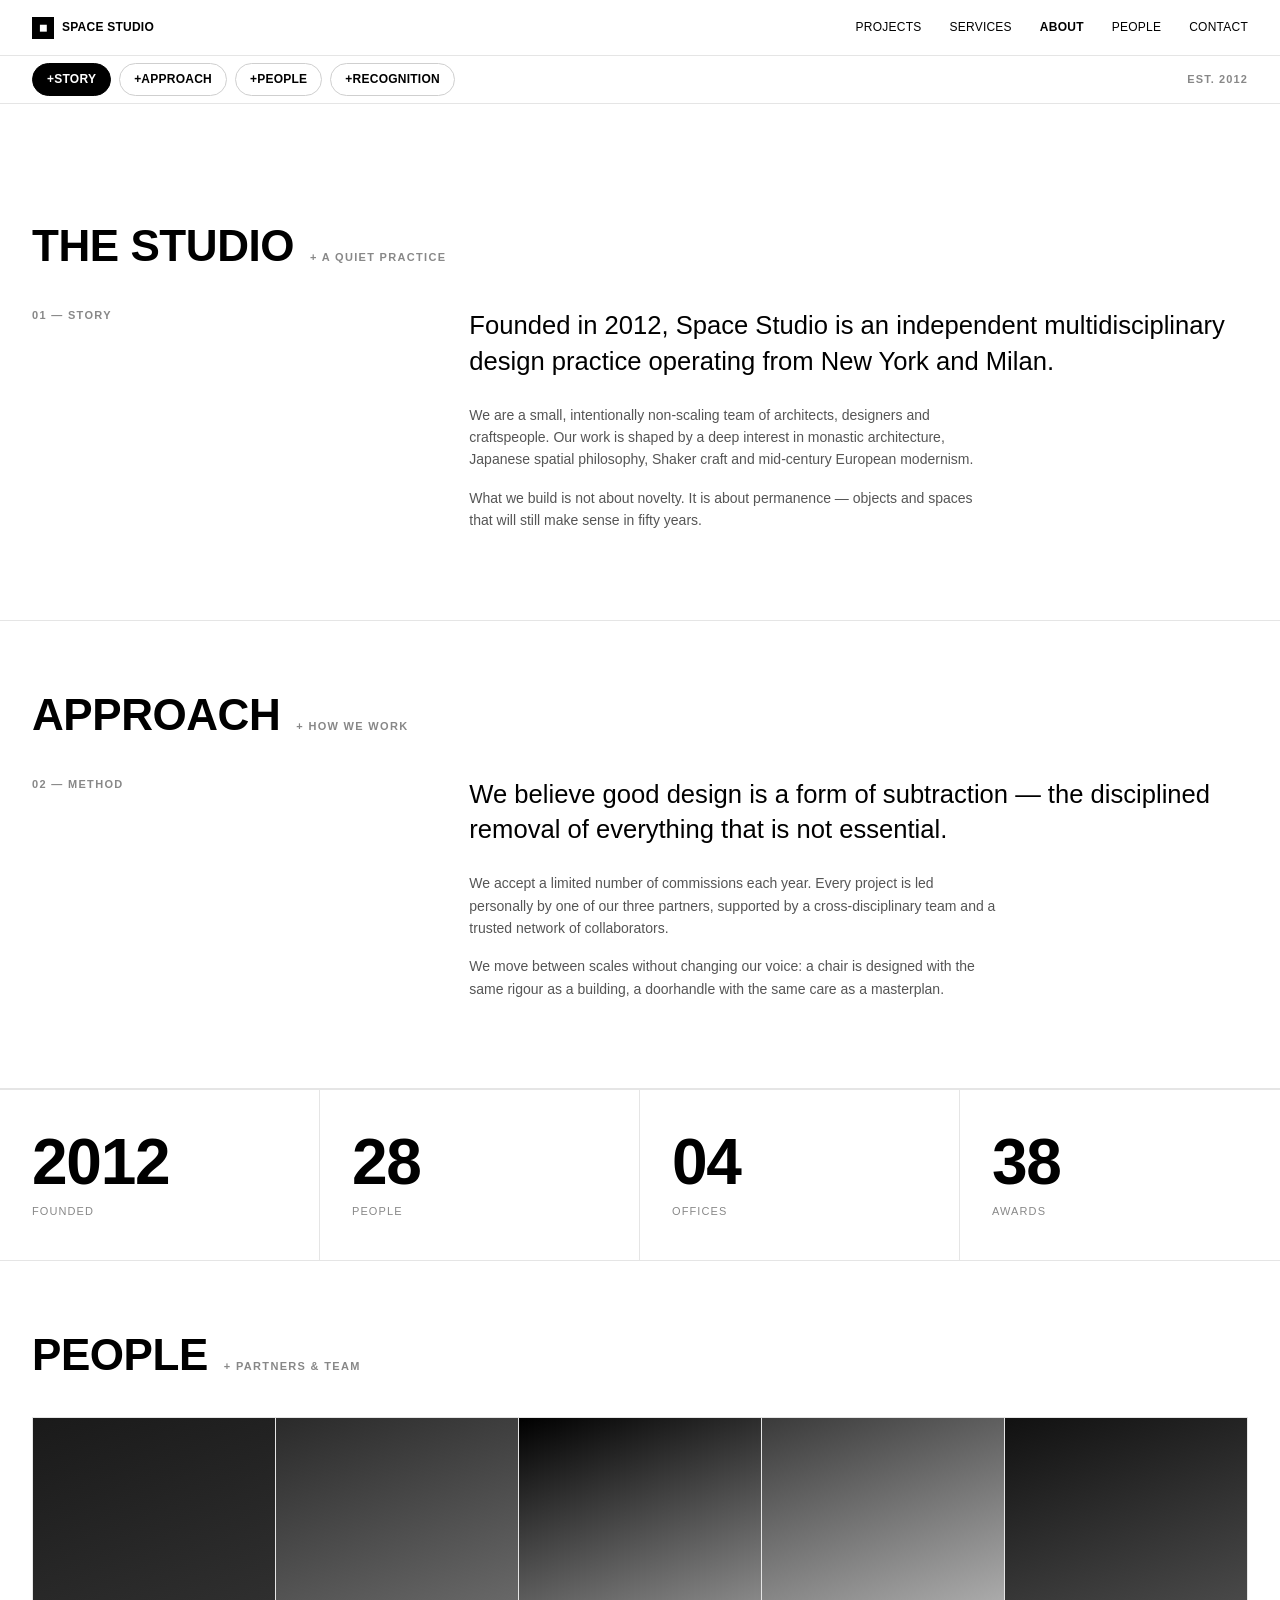
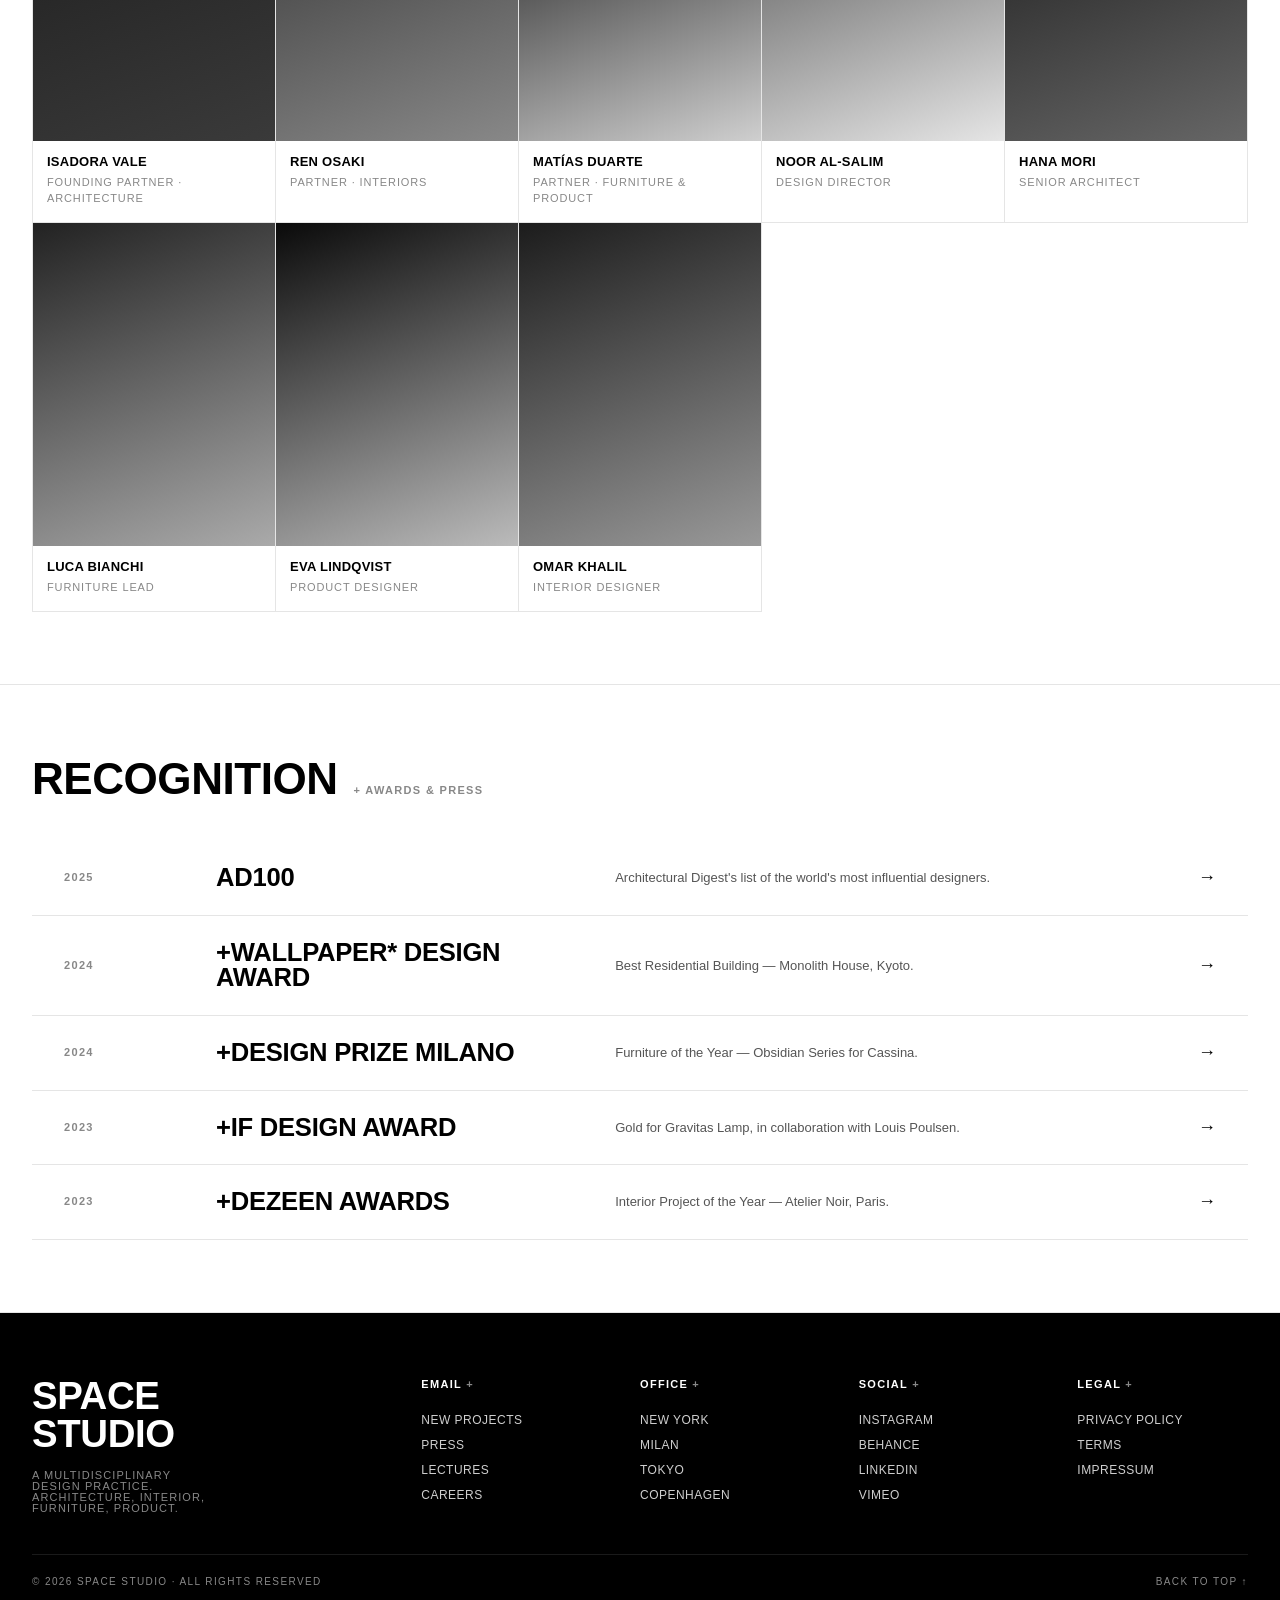
==== about.html @ 8cfb19d3 "Initial commit: Space Studio website" ====
<!DOCTYPE html>
<html lang="en">
<head>
  <meta charset="UTF-8" />
  <meta name="viewport" content="width=device-width, initial-scale=1.0" />
  <title>About — Space Studio</title>
  <link rel="stylesheet" href="css/styles.css" />
</head>
<body>
  <header class="nav">
    <a href="index.html" class="nav__logo"><span class="logo-mark">◼</span><span>SPACE&nbsp;STUDIO</span></a>
    <nav class="nav__links" id="navLinks">
      <a href="index.html">PROJECTS</a>
      <a href="services.html">SERVICES</a>
      <a href="about.html" class="active">ABOUT</a>
      <a href="about.html#team">PEOPLE</a>
      <a href="contact.html">CONTACT</a>
    </nav>
    <button class="nav__toggle" id="navToggle" aria-label="Toggle menu"><span></span><span></span></button>
  </header>

  <nav class="filter-bar" aria-label="About sections">
    <a href="#story" class="filter active">+STORY</a>
    <a href="#approach" class="filter">+APPROACH</a>
    <a href="#team" class="filter">+PEOPLE</a>
    <a href="#recognition" class="filter">+RECOGNITION</a>
    <span class="filter-bar__end">EST. 2012</span>
  </nav>

  <main class="hero">
    <section class="block" id="story">
      <div class="block__head">
        <h2>THE STUDIO</h2>
        <span class="plus">+ A QUIET PRACTICE</span>
      </div>
      <div class="two-col">
        <div class="two-col__label">01 — STORY</div>
        <div class="two-col__body">
          <p>Founded in 2012, Space Studio is an independent multidisciplinary design practice operating from New York and Milan.</p>
          <p>We are a small, intentionally non-scaling team of architects, designers and craftspeople. Our work is shaped by a deep interest in monastic architecture, Japanese spatial philosophy, Shaker craft and mid-century European modernism.</p>
          <p>What we build is not about novelty. It is about permanence — objects and spaces that will still make sense in fifty years.</p>
        </div>
      </div>
    </section>

    <section class="block" id="approach">
      <div class="block__head">
        <h2>APPROACH</h2>
        <span class="plus">+ HOW WE WORK</span>
      </div>
      <div class="two-col">
        <div class="two-col__label">02 — METHOD</div>
        <div class="two-col__body">
          <p>We believe good design is a form of subtraction — the disciplined removal of everything that is not essential.</p>
          <p>We accept a limited number of commissions each year. Every project is led personally by one of our three partners, supported by a cross-disciplinary team and a trusted network of collaborators.</p>
          <p>We move between scales without changing our voice: a chair is designed with the same rigour as a building, a doorhandle with the same care as a masterplan.</p>
        </div>
      </div>
    </section>

    <section class="stats-row">
      <div class="stat"><span class="stat__num">2012</span><span class="stat__label">FOUNDED</span></div>
      <div class="stat"><span class="stat__num">28</span><span class="stat__label">PEOPLE</span></div>
      <div class="stat"><span class="stat__num">04</span><span class="stat__label">OFFICES</span></div>
      <div class="stat"><span class="stat__num">38</span><span class="stat__label">AWARDS</span></div>
    </section>

    <section class="block" id="team">
      <div class="block__head">
        <h2>PEOPLE</h2>
        <span class="plus">+ PARTNERS &amp; TEAM</span>
      </div>
      <div class="team-grid">
        <article class="team-card">
          <div class="team-card__photo" style="background:linear-gradient(160deg,#1a1a1a,#3a3a3a);"></div>
          <h4>ISADORA VALE</h4>
          <span>FOUNDING PARTNER · ARCHITECTURE</span>
        </article>
        <article class="team-card">
          <div class="team-card__photo" style="background:linear-gradient(160deg,#2a2a2a,#888);"></div>
          <h4>REN OSAKI</h4>
          <span>PARTNER · INTERIORS</span>
        </article>
        <article class="team-card">
          <div class="team-card__photo" style="background:linear-gradient(160deg,#000,#cfcfcf);"></div>
          <h4>MATÍAS DUARTE</h4>
          <span>PARTNER · FURNITURE &amp; PRODUCT</span>
        </article>
        <article class="team-card">
          <div class="team-card__photo" style="background:linear-gradient(160deg,#3a3a3a,#e5e5e5);"></div>
          <h4>NOOR AL-SALIM</h4>
          <span>DESIGN DIRECTOR</span>
        </article>
        <article class="team-card">
          <div class="team-card__photo" style="background:linear-gradient(160deg,#111,#666);"></div>
          <h4>HANA MORI</h4>
          <span>SENIOR ARCHITECT</span>
        </article>
        <article class="team-card">
          <div class="team-card__photo" style="background:linear-gradient(160deg,#222,#aaa);"></div>
          <h4>LUCA BIANCHI</h4>
          <span>FURNITURE LEAD</span>
        </article>
        <article class="team-card">
          <div class="team-card__photo" style="background:linear-gradient(160deg,#0a0a0a,#bbb);"></div>
          <h4>EVA LINDQVIST</h4>
          <span>PRODUCT DESIGNER</span>
        </article>
        <article class="team-card">
          <div class="team-card__photo" style="background:linear-gradient(160deg,#1c1c1c,#999);"></div>
          <h4>OMAR KHALIL</h4>
          <span>INTERIOR DESIGNER</span>
        </article>
      </div>
    </section>

    <section class="block" id="recognition">
      <div class="block__head">
        <h2>RECOGNITION</h2>
        <span class="plus">+ AWARDS &amp; PRESS</span>
      </div>
      <div>
        <div class="service-row"><span class="service-row__num">2025</span><span class="service-row__title">AD100</span><span class="service-row__desc">Architectural Digest's list of the world's most influential designers.</span><span class="service-row__arrow">→</span></div>
        <div class="service-row"><span class="service-row__num">2024</span><span class="service-row__title">+WALLPAPER* DESIGN AWARD</span><span class="service-row__desc">Best Residential Building — Monolith House, Kyoto.</span><span class="service-row__arrow">→</span></div>
        <div class="service-row"><span class="service-row__num">2024</span><span class="service-row__title">+DESIGN PRIZE MILANO</span><span class="service-row__desc">Furniture of the Year — Obsidian Series for Cassina.</span><span class="service-row__arrow">→</span></div>
        <div class="service-row"><span class="service-row__num">2023</span><span class="service-row__title">+IF DESIGN AWARD</span><span class="service-row__desc">Gold for Gravitas Lamp, in collaboration with Louis Poulsen.</span><span class="service-row__arrow">→</span></div>
        <div class="service-row"><span class="service-row__num">2023</span><span class="service-row__title">+DEZEEN AWARDS</span><span class="service-row__desc">Interior Project of the Year — Atelier Noir, Paris.</span><span class="service-row__arrow">→</span></div>
      </div>
    </section>
  </main>

  <footer class="footer">
    <div class="footer__grid">
      <div class="footer__brand">SPACE<br/>STUDIO<small>A MULTIDISCIPLINARY DESIGN PRACTICE. ARCHITECTURE, INTERIOR, FURNITURE, PRODUCT.</small></div>
      <div class="footer__col"><h4>EMAIL</h4><a href="mailto:newbiz@spacestudio.design">NEW PROJECTS</a><a href="mailto:press@spacestudio.design">PRESS</a><a href="mailto:lectures@spacestudio.design">LECTURES</a><a href="mailto:careers@spacestudio.design">CAREERS</a></div>
      <div class="footer__col"><h4>OFFICE</h4><span>NEW YORK</span><span>MILAN</span><span>TOKYO</span><span>COPENHAGEN</span></div>
      <div class="footer__col"><h4>SOCIAL</h4><a href="#">INSTAGRAM</a><a href="#">BEHANCE</a><a href="#">LINKEDIN</a><a href="#">VIMEO</a></div>
      <div class="footer__col"><h4>LEGAL</h4><a href="#">PRIVACY POLICY</a><a href="#">TERMS</a><a href="#">IMPRESSUM</a></div>
    </div>
    <div class="footer__bottom"><span>© 2026 SPACE STUDIO · ALL RIGHTS RESERVED</span><span>BACK TO TOP ↑</span></div>
  </footer>

  <script src="js/main.js"></script>
</body>
</html>
---- css/styles.css ----
/* =========================================================
   SPACE STUDIO — BIG.dk-inspired utilitarian style
   Palette: Black · Grey · White (monochrome only)
   ========================================================= */

:root {
  --black: #000;
  --ink: #111;
  --grey-900: #1a1a1a;
  --grey-700: #555;
  --grey-500: #888;
  --grey-300: #cfcfcf;
  --grey-200: #e5e5e5;
  --grey-100: #f2f2f2;
  --white: #fff;

  --font: 'Helvetica Neue', Helvetica, Arial, 'Inter', -apple-system, BlinkMacSystemFont, sans-serif;

  --ease: cubic-bezier(0.4, 0, 0.2, 1);

  --pad: clamp(1rem, 2.5vw, 2rem);
  --nav-h: 56px;
  --filter-h: 48px;
}

* { box-sizing: border-box; margin: 0; padding: 0; }

html { scroll-behavior: smooth; }

body {
  font-family: var(--font);
  font-weight: 400;
  font-size: 13px;
  line-height: 1.4;
  color: var(--black);
  background: var(--white);
  -webkit-font-smoothing: antialiased;
  letter-spacing: 0;
}

img, svg { display: block; max-width: 100%; }
a { color: inherit; text-decoration: none; }
button { font: inherit; cursor: pointer; background: none; border: 0; color: inherit; }

::selection { background: var(--black); color: var(--white); }

/* ========================= NAVIGATION ========================= */
.nav {
  position: fixed; top: 0; left: 0; right: 0;
  height: var(--nav-h);
  display: flex; align-items: center; justify-content: space-between;
  padding: 0 var(--pad);
  background: var(--white);
  border-bottom: 1px solid var(--grey-200);
  z-index: 100;
  text-transform: uppercase;
  font-size: 12px;
  letter-spacing: .02em;
}
.nav__logo {
  display: inline-flex; align-items: center; gap: .5rem;
  font-weight: 700;
}
.logo-mark {
  display: inline-grid; place-items: center;
  width: 22px; height: 22px;
  background: var(--black); color: var(--white);
  font-size: 10px; font-weight: 700; letter-spacing: 0;
}
.nav__links { display: flex; gap: 1.75rem; font-weight: 500; }
.nav__links a { position: relative; padding: 4px 0; transition: opacity .2s; }
.nav__links a:hover { opacity: .5; }
.nav__links a.active { font-weight: 700; }
.nav__toggle { display: none; width: 32px; height: 32px; position: relative; }
.nav__toggle span {
  position: absolute; left: 4px; right: 4px; height: 2px;
  background: currentColor; transition: transform .25s var(--ease);
}
.nav__toggle span:nth-child(1) { top: 11px; }
.nav__toggle span:nth-child(2) { bottom: 11px; }
.nav__toggle.open span:nth-child(1) { top: 15px; transform: rotate(45deg); }
.nav__toggle.open span:nth-child(2) { bottom: 15px; transform: rotate(-45deg); }

/* ========================= FILTER BAR ========================= */
.filter-bar {
  position: sticky; top: var(--nav-h);
  display: flex; align-items: center;
  height: var(--filter-h);
  padding: 0 var(--pad);
  background: var(--white);
  border-bottom: 1px solid var(--grey-200);
  z-index: 90;
  overflow-x: auto;
  scrollbar-width: none;
}
.filter-bar::-webkit-scrollbar { display: none; }
.filter {
  flex-shrink: 0;
  padding: 7px 14px;
  font-size: 12px; font-weight: 700;
  text-transform: uppercase; letter-spacing: .02em;
  border: 1px solid var(--grey-300);
  border-radius: 999px;
  margin-right: 8px;
  background: var(--white); color: var(--black);
  transition: all .2s var(--ease);
  white-space: nowrap;
}
.filter:hover { border-color: var(--black); }
.filter.active { background: var(--black); color: var(--white); border-color: var(--black); }
.filter-bar__end {
  margin-left: auto;
  font-size: 11px; font-weight: 700;
  text-transform: uppercase; letter-spacing: .1em;
  color: var(--grey-500);
  white-space: nowrap;
}

/* ========================= HERO ========================= */
.hero { padding-top: calc(var(--nav-h) + var(--filter-h)); }

.hero__banner {
  position: relative;
  height: 60vh;
  max-height: 620px;
  min-height: 360px;
  overflow: hidden;
  background: var(--black);
}
.hero__banner-media { position: absolute; inset: 0; }
.hero__banner-media .placeholder { width: 100%; height: 100%; filter: grayscale(100%) contrast(1.05); }
.hero__banner-overlay {
  position: absolute; inset: 0;
  background: linear-gradient(180deg, rgba(0,0,0,.05) 0%, rgba(0,0,0,.55) 100%);
}
.hero__banner-caption {
  position: absolute; left: var(--pad); bottom: 24px; right: var(--pad);
  color: var(--white);
  display: flex; align-items: flex-end; justify-content: space-between;
  gap: 2rem; text-transform: uppercase;
}
.hero__banner-caption h1 {
  font-size: clamp(2rem, 5vw, 4rem);
  font-weight: 700; line-height: 1; letter-spacing: -.01em;
}
.hero__banner-caption p {
  font-size: 12px; font-weight: 500; letter-spacing: .05em;
  max-width: 280px; opacity: .85;
}
.hero__banner-label {
  position: absolute; top: 16px; left: var(--pad);
  font-size: 10px; font-weight: 700;
  letter-spacing: .12em; text-transform: uppercase;
  background: var(--white); color: var(--black);
  padding: 5px 9px;
}

/* ========================= PROJECT GRID ========================= */
.project-grid {
  display: grid;
  grid-template-columns: repeat(auto-fill, minmax(180px, 1fr));
  border-top: 1px solid var(--grey-200);
  border-left: 1px solid var(--grey-200);
}
.project-tile {
  position: relative;
  aspect-ratio: 1 / 1;
  display: flex; flex-direction: column; justify-content: space-between;
  padding: 14px;
  border-right: 1px solid var(--grey-200);
  border-bottom: 1px solid var(--grey-200);
  background: var(--white);
  transition: background .2s var(--ease), color .2s var(--ease);
  cursor: pointer;
  overflow: hidden;
}
.project-tile:hover { background: var(--black); color: var(--white); }
.project-tile:hover .project-tile__icon svg { stroke: var(--white); fill: var(--white); }
.project-tile:hover .project-tile__meta { color: var(--grey-300); }

.project-tile__icon {
  width: 52px; height: 52px;
  display: grid; place-items: center;
}
.project-tile__icon svg {
  width: 100%; height: 100%;
  stroke: var(--black); fill: var(--black);
  transition: stroke .2s, fill .2s;
}
.project-tile__info h3 {
  font-size: 12px; font-weight: 700;
  text-transform: uppercase; letter-spacing: .02em;
  line-height: 1.25; margin-bottom: 4px;
}
.project-tile__meta {
  font-size: 10px; font-weight: 500;
  text-transform: uppercase; letter-spacing: .08em;
  color: var(--grey-500); transition: color .2s var(--ease);
}

.project-tile.hidden { display: none; }

/* ========================= BLOCKS ========================= */
.block {
  padding: 72px var(--pad);
  border-bottom: 1px solid var(--grey-200);
}
.block__head {
  display: flex; align-items: baseline; gap: 1rem;
  margin-bottom: 40px;
  text-transform: uppercase;
}
.block__head h2 {
  font-size: clamp(1.75rem, 3.5vw, 2.75rem);
  font-weight: 700; letter-spacing: -.01em; line-height: 1;
}
.block__head .plus {
  font-size: 11px; font-weight: 700;
  letter-spacing: .12em; color: var(--grey-500);
}

.two-col {
  display: grid; grid-template-columns: 1fr 2fr; gap: 48px;
}
.two-col__label {
  font-size: 11px; font-weight: 700; letter-spacing: .12em;
  text-transform: uppercase; color: var(--grey-500);
}
.two-col__body p {
  font-size: 14px; line-height: 1.6;
  margin-bottom: 1rem; max-width: 68ch; color: var(--grey-700);
}
.two-col__body p:first-child {
  font-size: clamp(1.25rem, 2vw, 1.75rem);
  font-weight: 500; line-height: 1.4;
  color: var(--black); margin-bottom: 1.5rem;
}

/* ========================= STATS ========================= */
.stats-row {
  display: grid; grid-template-columns: repeat(4, 1fr);
  border-top: 1px solid var(--grey-200);
  border-bottom: 1px solid var(--grey-200);
}
.stat {
  padding: 40px var(--pad);
  border-right: 1px solid var(--grey-200);
  text-transform: uppercase;
}
.stat:last-child { border-right: 0; }
.stat__num {
  display: block;
  font-size: clamp(2.5rem, 5vw, 4rem);
  font-weight: 700; line-height: 1;
  letter-spacing: -.02em; margin-bottom: 8px;
}
.stat__label {
  font-size: 11px; font-weight: 500;
  letter-spacing: .1em; color: var(--grey-500);
}

/* ========================= SERVICE ROWS ========================= */
.service-row {
  display: grid;
  grid-template-columns: 120px 1.2fr 1.8fr auto;
  gap: 2rem;
  align-items: center;
  padding: 24px var(--pad);
  border-bottom: 1px solid var(--grey-200);
  transition: background .2s var(--ease), color .2s var(--ease);
  text-transform: uppercase;
}
.service-row:hover { background: var(--black); color: var(--white); }
.service-row:hover .service-row__num,
.service-row:hover .service-row__desc { color: var(--grey-300); }
.service-row__num {
  font-size: 11px; font-weight: 700; letter-spacing: .12em;
  color: var(--grey-500); transition: color .2s;
}
.service-row__title {
  font-size: clamp(1.25rem, 2vw, 1.75rem);
  font-weight: 700; letter-spacing: -.01em; line-height: 1;
}
.service-row__desc {
  font-size: 13px; color: var(--grey-700);
  text-transform: none; max-width: 60ch; line-height: 1.5;
  transition: color .2s;
}
.service-row__arrow {
  font-size: 18px; transition: transform .2s var(--ease);
}
.service-row:hover .service-row__arrow { transform: translateX(6px); }

/* ========================= SERVICE DETAIL ========================= */
.service-detail {
  display: grid; grid-template-columns: 1fr 1fr;
  border-bottom: 1px solid var(--grey-200);
}
.service-detail__media {
  aspect-ratio: 4/3;
  background: var(--grey-100);
  position: relative; overflow: hidden;
}
.service-detail__media > * { width: 100%; height: 100%; filter: grayscale(100%); }
.service-detail__label {
  position: absolute; top: 14px; left: 14px;
  font-size: 10px; font-weight: 700;
  letter-spacing: .1em; text-transform: uppercase;
  background: var(--white); color: var(--black);
  padding: 4px 8px;
}
.service-detail__copy {
  padding: 48px var(--pad);
  display: flex; flex-direction: column; justify-content: center;
  border-left: 1px solid var(--grey-200);
}
.service-detail__copy h2 {
  font-size: clamp(1.75rem, 3vw, 2.5rem);
  font-weight: 700; line-height: 1;
  text-transform: uppercase; letter-spacing: -.01em;
  margin-bottom: 20px;
}
.service-detail__copy p {
  font-size: 14px; line-height: 1.6;
  color: var(--grey-700); margin-bottom: 1rem; max-width: 55ch;
}
.service-detail__specs {
  list-style: none; margin-top: 24px;
  border-top: 1px solid var(--grey-200);
}
.service-detail__specs li {
  display: grid; grid-template-columns: 180px 1fr;
  padding: 10px 0;
  border-bottom: 1px solid var(--grey-200);
  font-size: 12px; text-transform: uppercase; letter-spacing: .04em;
}
.service-detail__specs li span:first-child {
  font-weight: 700; color: var(--grey-500); letter-spacing: .1em;
}
.service-detail:nth-child(even) .service-detail__media { order: 2; border-left: 1px solid var(--grey-200); }
.service-detail:nth-child(even) .service-detail__copy { border-left: 0; }

/* ========================= TEAM GRID ========================= */
.team-grid {
  display: grid;
  grid-template-columns: repeat(auto-fill, minmax(220px, 1fr));
  border-left: 1px solid var(--grey-200);
  border-top: 1px solid var(--grey-200);
}
.team-card {
  border-right: 1px solid var(--grey-200);
  border-bottom: 1px solid var(--grey-200);
  padding-bottom: 16px;
  transition: background .2s var(--ease);
}
.team-card:hover { background: var(--grey-100); }
.team-card__photo {
  aspect-ratio: 3/4;
  background: var(--grey-200);
  margin-bottom: 12px;
}
.team-card h4 {
  font-size: 13px; font-weight: 700;
  text-transform: uppercase; letter-spacing: .02em;
  padding: 0 14px;
}
.team-card span {
  display: block; padding: 4px 14px 0;
  font-size: 11px; font-weight: 500;
  letter-spacing: .08em; text-transform: uppercase;
  color: var(--grey-500);
}

/* ========================= CONTACT ========================= */
.contact-grid {
  display: grid; grid-template-columns: 1fr 1fr;
  border-bottom: 1px solid var(--grey-200);
}
.contact-info { padding: 72px var(--pad); }
.contact-form-wrap {
  padding: 72px var(--pad);
  border-left: 1px solid var(--grey-200);
  background: var(--grey-100);
}
.contact-info h2 {
  font-size: clamp(2rem, 4vw, 3rem);
  font-weight: 700; text-transform: uppercase;
  letter-spacing: -.01em; line-height: 1; margin-bottom: 24px;
}
.contact-info p {
  font-size: 14px; color: var(--grey-700);
  max-width: 50ch; margin-bottom: 24px;
}
.contact-info dl {
  display: grid; grid-template-columns: 160px 1fr;
  gap: 0 24px; margin-top: 24px;
}
.contact-info dt {
  font-size: 11px; font-weight: 700;
  letter-spacing: .12em; text-transform: uppercase;
  color: var(--grey-500);
  padding: 10px 0;
  border-top: 1px solid var(--grey-200);
}
.contact-info dd {
  font-size: 13px;
  padding: 10px 0;
  border-top: 1px solid var(--grey-200);
  text-transform: uppercase; letter-spacing: .02em;
}
.contact-info dd:last-of-type { border-bottom: 1px solid var(--grey-200); }
.contact-info dt:last-of-type { border-bottom: 1px solid var(--grey-200); }
.contact-info dd a { text-decoration: underline; text-decoration-thickness: 1px; text-underline-offset: 2px; }

.form { display: grid; gap: 14px; }
.field { display: grid; gap: 4px; }
.field label {
  font-size: 10px; font-weight: 700;
  letter-spacing: .14em; text-transform: uppercase;
  color: var(--grey-500);
}
.field input, .field textarea, .field select {
  font: inherit; font-size: 13px;
  background: var(--white);
  border: 1px solid var(--grey-300);
  padding: 10px 12px;
  color: var(--black);
  transition: border-color .2s;
  border-radius: 0;
  text-transform: uppercase; letter-spacing: .02em;
}
.field input:focus, .field textarea:focus, .field select:focus {
  outline: 0; border-color: var(--black);
}
.field textarea { resize: vertical; min-height: 110px; text-transform: none; letter-spacing: 0; }

.btn {
  display: inline-flex; align-items: center; justify-content: center;
  padding: 12px 20px;
  font-size: 11px; font-weight: 700;
  letter-spacing: .12em; text-transform: uppercase;
  background: var(--black); color: var(--white);
  border: 1px solid var(--black);
  transition: all .2s var(--ease);
  cursor: pointer;
}
.btn:hover { background: var(--white); color: var(--black); }
.btn--outline { background: var(--white); color: var(--black); }
.btn--outline:hover { background: var(--black); color: var(--white); }
.form .btn { justify-self: start; }

/* ========================= FOOTER ========================= */
.footer {
  background: var(--black);
  color: var(--white);
  padding: 64px var(--pad) 24px;
}
.footer__grid {
  display: grid; grid-template-columns: 2fr 1fr 1fr 1fr 1fr;
  gap: 48px;
  padding-bottom: 40px;
  border-bottom: 1px solid var(--grey-900);
}
.footer__brand {
  font-size: clamp(1.5rem, 3vw, 2.5rem);
  font-weight: 700; line-height: 1;
  text-transform: uppercase; letter-spacing: -.01em;
}
.footer__brand small {
  display: block; margin-top: 16px;
  font-size: 11px; font-weight: 500;
  letter-spacing: .1em; color: var(--grey-500);
  max-width: 30ch;
  text-transform: uppercase;
}
.footer__col h4 {
  font-size: 11px; font-weight: 700;
  letter-spacing: .12em; text-transform: uppercase;
  margin-bottom: 16px; color: var(--white);
}
.footer__col h4::after { content: "+"; margin-left: 4px; color: var(--grey-500); }
.footer__col a, .footer__col span {
  display: block;
  font-size: 12px;
  letter-spacing: .04em;
  text-transform: uppercase;
  color: var(--grey-300);
  padding: 4px 0;
  transition: color .2s;
}
.footer__col a:hover { color: var(--white); }
.footer__bottom {
  display: flex; justify-content: space-between; gap: 1rem;
  padding-top: 20px;
  font-size: 10px; font-weight: 500;
  letter-spacing: .14em; text-transform: uppercase;
  color: var(--grey-500);
}

/* ========================= PLACEHOLDERS ========================= */
.placeholder { width: 100%; height: 100%; background-color: var(--grey-200); }
.placeholder--1 { background: linear-gradient(180deg, rgba(0,0,0,0) 0%, rgba(0,0,0,.5) 100%), repeating-linear-gradient(90deg, #222 0 2px, #0a0a0a 2px 14px), #000; }
.placeholder--2 { background: radial-gradient(circle at 30% 40%, #fff, #aaa 55%, #333 100%); }
.placeholder--3 { background: linear-gradient(135deg, #000 0%, #222 40%, #888 100%); }
.placeholder--4 { background: radial-gradient(ellipse at 50% 80%, rgba(255,255,255,.4), transparent 60%), linear-gradient(180deg, #1a1a1a, #000); }
.placeholder--5 { background: linear-gradient(45deg, #e5e5e5, #888); }
.placeholder--6 { background: linear-gradient(200deg, #000 30%, #cfcfcf 100%); }
.placeholder--7 { background: radial-gradient(circle at 70% 30%, #fff, #333 80%); }
.placeholder--8 { background: conic-gradient(from 220deg, #000, #888, #fff, #333, #000); }
.placeholder--9 { background: linear-gradient(180deg, #f2f2f2, #555); }
.placeholder--10 { background: repeating-linear-gradient(45deg, #000 0 6px, #fff 6px 12px); }
.placeholder--11 { background: radial-gradient(circle at 20% 80%, #fff 0%, #333 60%); }
.placeholder--12 { background: linear-gradient(160deg, #555, #000); }

/* ========================= RESPONSIVE ========================= */
@media (max-width: 900px) {
  .nav__links {
    position: fixed; top: var(--nav-h); left: 0; right: 0;
    background: var(--white); border-bottom: 1px solid var(--grey-200);
    flex-direction: column; align-items: flex-start;
    gap: 0; padding: 0;
    transform: translateY(-120%);
    transition: transform .3s var(--ease);
    max-height: calc(100vh - var(--nav-h)); overflow-y: auto;
  }
  .nav__links.open { transform: translateY(0); }
  .nav__links a { width: 100%; padding: 16px var(--pad); border-bottom: 1px solid var(--grey-200); }
  .nav__toggle { display: block; }

  .project-grid { grid-template-columns: repeat(3, 1fr); }
  .two-col { grid-template-columns: 1fr; gap: 24px; }
  .stats-row { grid-template-columns: repeat(2, 1fr); }
  .stat:nth-child(2) { border-right: 0; }

  .service-row { grid-template-columns: 60px 1fr auto; gap: 1rem; }
  .service-row__desc { grid-column: 1 / -1; }

  .service-detail { grid-template-columns: 1fr; }
  .service-detail__copy { border-left: 0; border-top: 1px solid var(--grey-200); }
  .service-detail:nth-child(even) .service-detail__media { order: 0; border-left: 0; }

  .contact-grid { grid-template-columns: 1fr; }
  .contact-form-wrap { border-left: 0; border-top: 1px solid var(--grey-200); }
  .contact-info dl { grid-template-columns: 1fr; gap: 0; }
  .contact-info dt { border-bottom: 0; padding-bottom: 0; }
  .contact-info dd { border-top: 0; padding-top: 4px; }

  .footer__grid { grid-template-columns: 1fr 1fr; gap: 32px; }
  .footer__brand { grid-column: 1 / -1; }
  .footer__bottom { flex-direction: column; gap: 8px; }

  .hero__banner-caption { flex-direction: column; align-items: flex-start; gap: 1rem; }
}
@media (max-width: 500px) {
  .project-grid { grid-template-columns: 1fr 1fr; }
  .footer__grid { grid-template-columns: 1fr; }
}
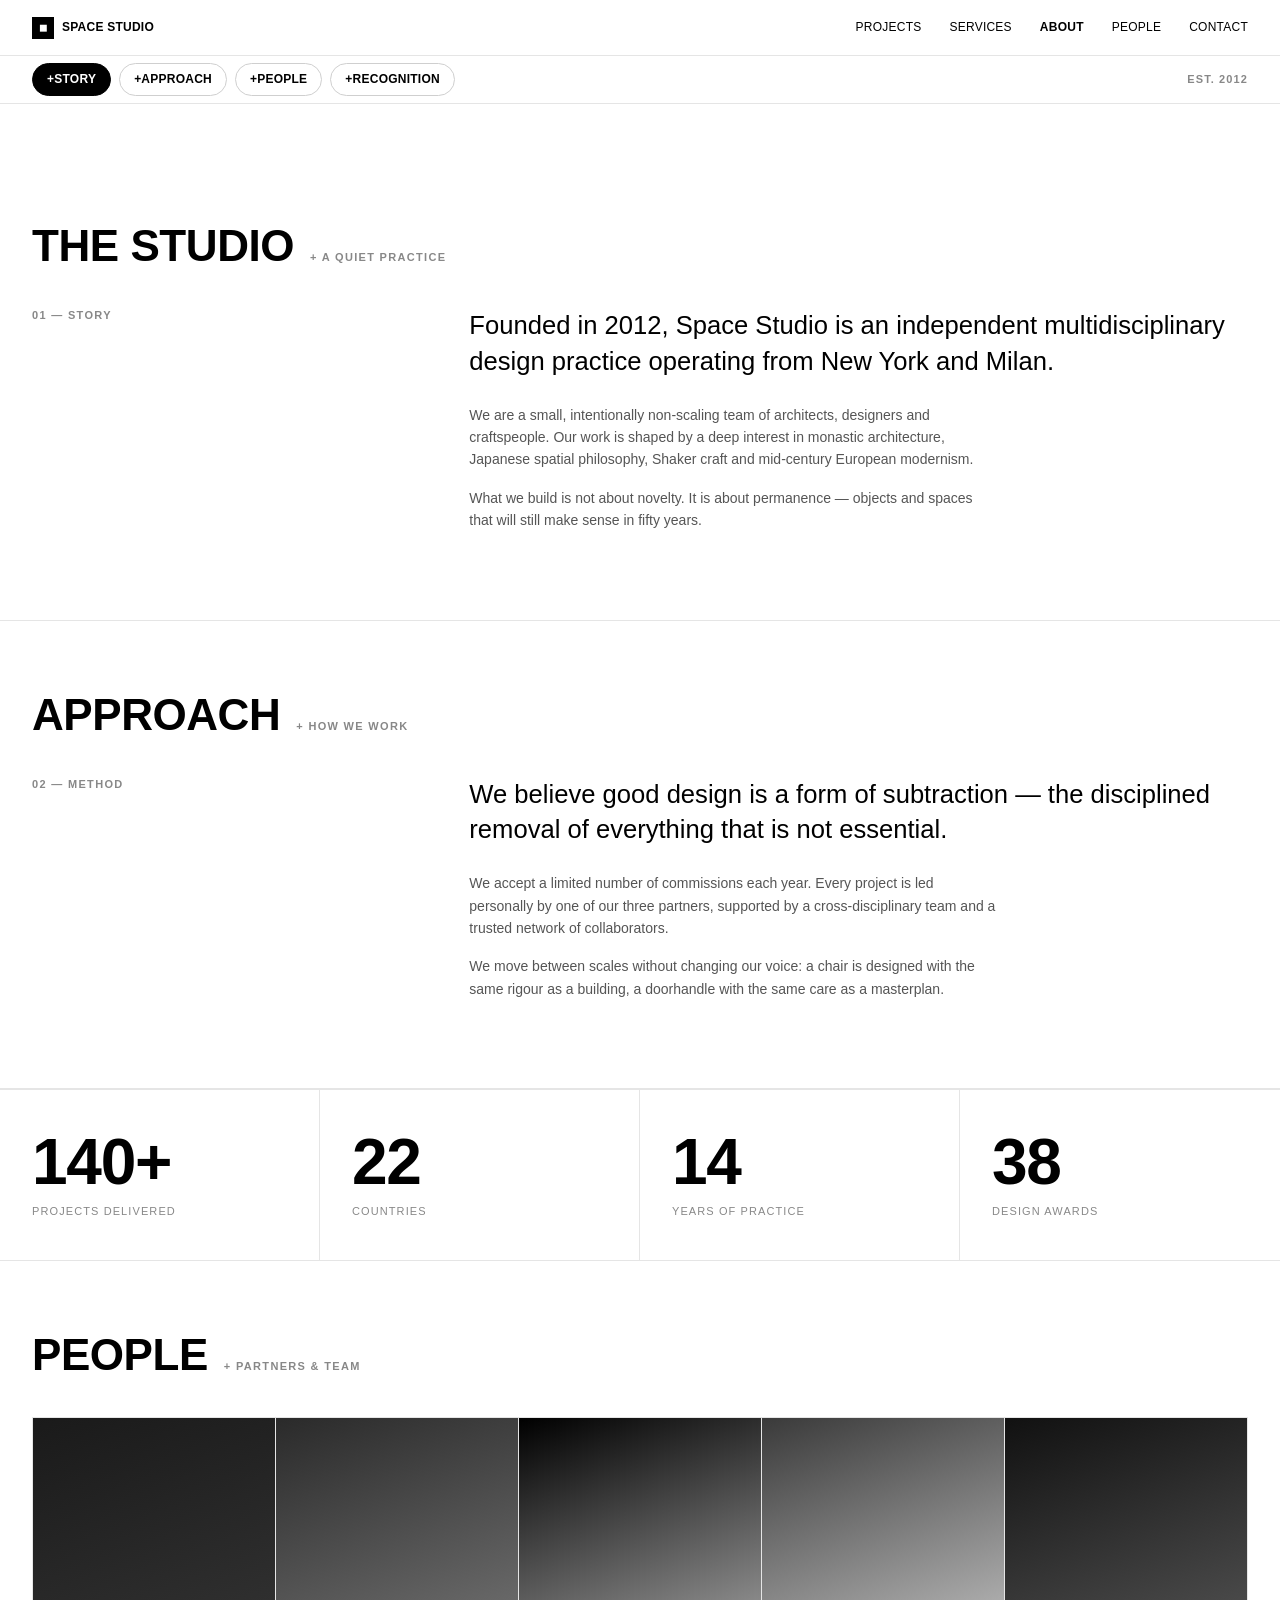
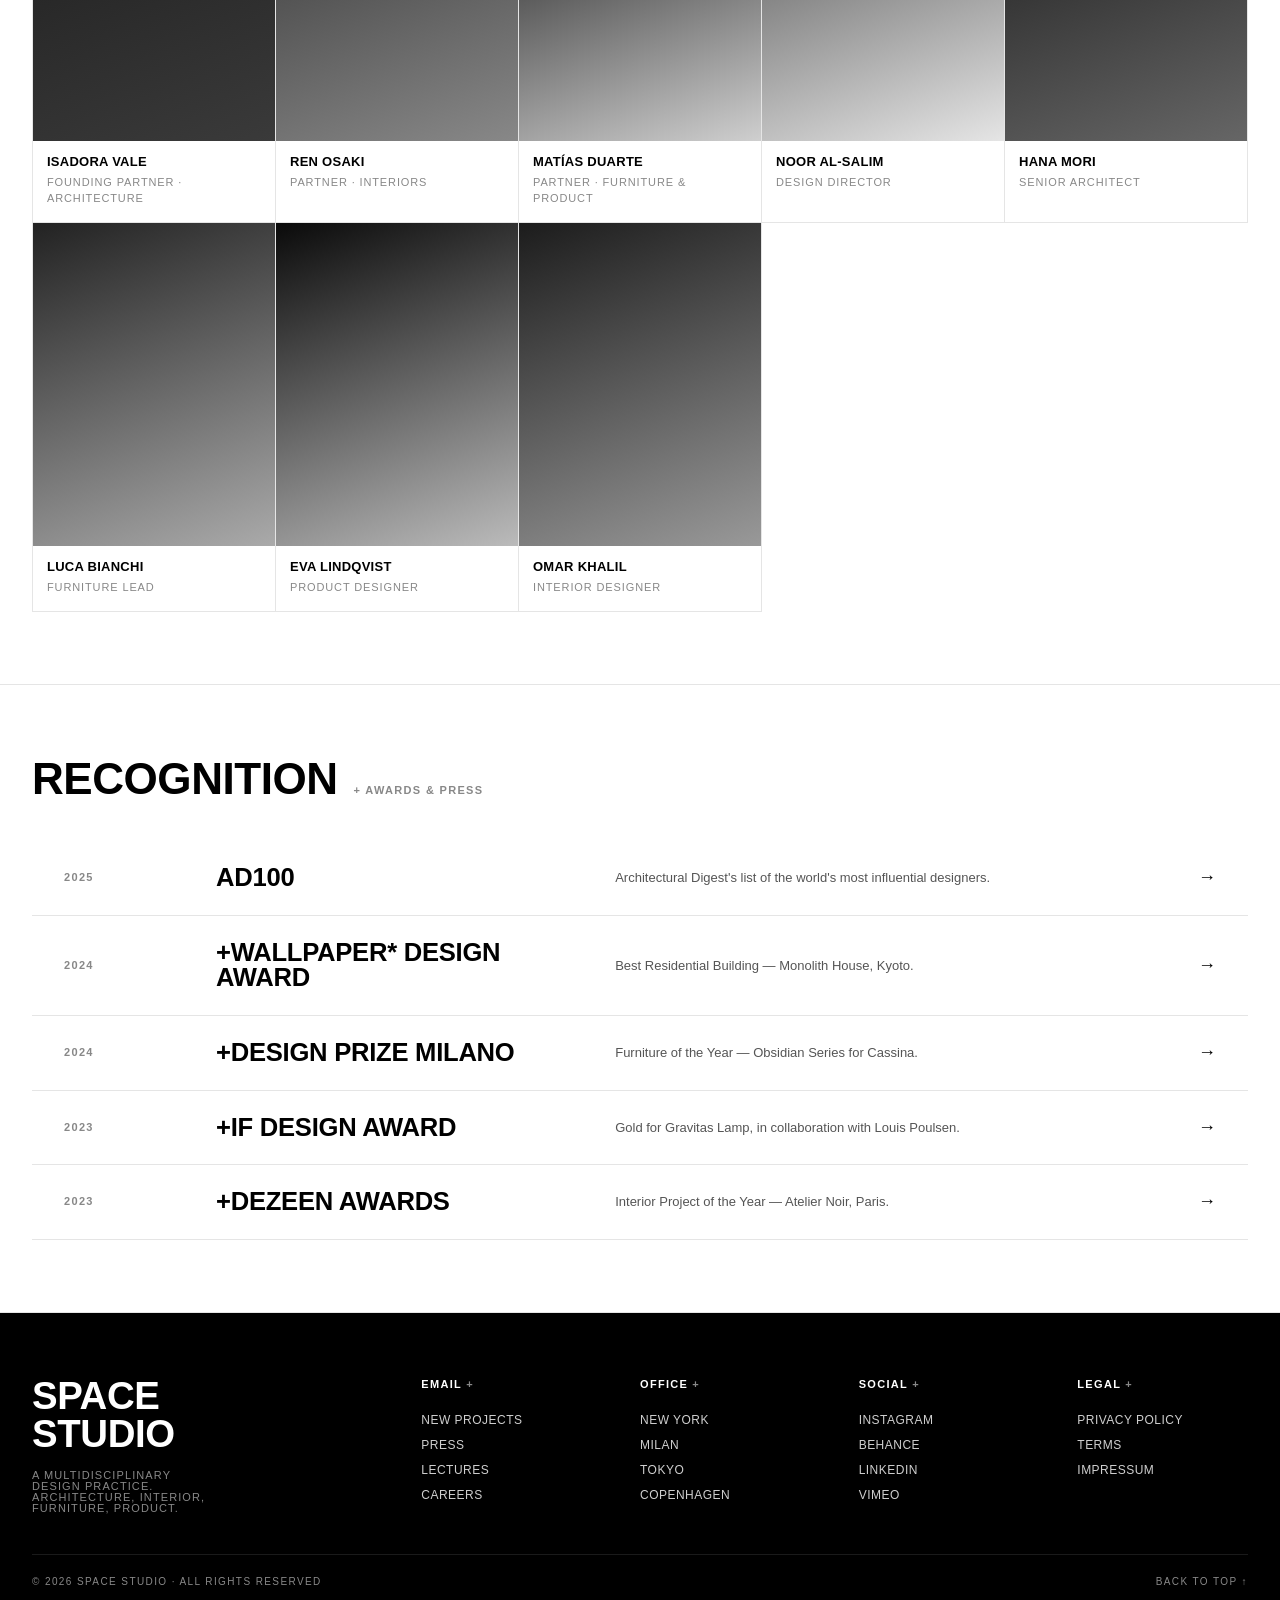
==== commit 001bbfbf: "Add CSV-driven dynamic content (projects, services, team, awards, offices, stats)" ====
--- a/about.html
+++ b/about.html
@@ -58,60 +58,14 @@
       </div>
     </section>
 
-    <section class="stats-row">
-      <div class="stat"><span class="stat__num">2012</span><span class="stat__label">FOUNDED</span></div>
-      <div class="stat"><span class="stat__num">28</span><span class="stat__label">PEOPLE</span></div>
-      <div class="stat"><span class="stat__num">04</span><span class="stat__label">OFFICES</span></div>
-      <div class="stat"><span class="stat__num">38</span><span class="stat__label">AWARDS</span></div>
-    </section>
+    <section class="stats-row" id="aboutStats"><!-- data/stats.csv --></section>
 
     <section class="block" id="team">
       <div class="block__head">
         <h2>PEOPLE</h2>
         <span class="plus">+ PARTNERS &amp; TEAM</span>
       </div>
-      <div class="team-grid">
-        <article class="team-card">
-          <div class="team-card__photo" style="background:linear-gradient(160deg,#1a1a1a,#3a3a3a);"></div>
-          <h4>ISADORA VALE</h4>
-          <span>FOUNDING PARTNER · ARCHITECTURE</span>
-        </article>
-        <article class="team-card">
-          <div class="team-card__photo" style="background:linear-gradient(160deg,#2a2a2a,#888);"></div>
-          <h4>REN OSAKI</h4>
-          <span>PARTNER · INTERIORS</span>
-        </article>
-        <article class="team-card">
-          <div class="team-card__photo" style="background:linear-gradient(160deg,#000,#cfcfcf);"></div>
-          <h4>MATÍAS DUARTE</h4>
-          <span>PARTNER · FURNITURE &amp; PRODUCT</span>
-        </article>
-        <article class="team-card">
-          <div class="team-card__photo" style="background:linear-gradient(160deg,#3a3a3a,#e5e5e5);"></div>
-          <h4>NOOR AL-SALIM</h4>
-          <span>DESIGN DIRECTOR</span>
-        </article>
-        <article class="team-card">
-          <div class="team-card__photo" style="background:linear-gradient(160deg,#111,#666);"></div>
-          <h4>HANA MORI</h4>
-          <span>SENIOR ARCHITECT</span>
-        </article>
-        <article class="team-card">
-          <div class="team-card__photo" style="background:linear-gradient(160deg,#222,#aaa);"></div>
-          <h4>LUCA BIANCHI</h4>
-          <span>FURNITURE LEAD</span>
-        </article>
-        <article class="team-card">
-          <div class="team-card__photo" style="background:linear-gradient(160deg,#0a0a0a,#bbb);"></div>
-          <h4>EVA LINDQVIST</h4>
-          <span>PRODUCT DESIGNER</span>
-        </article>
-        <article class="team-card">
-          <div class="team-card__photo" style="background:linear-gradient(160deg,#1c1c1c,#999);"></div>
-          <h4>OMAR KHALIL</h4>
-          <span>INTERIOR DESIGNER</span>
-        </article>
-      </div>
+      <div class="team-grid" id="teamGrid"><!-- data/team.csv --></div>
     </section>
 
     <section class="block" id="recognition">
@@ -119,13 +73,7 @@
         <h2>RECOGNITION</h2>
         <span class="plus">+ AWARDS &amp; PRESS</span>
       </div>
-      <div>
-        <div class="service-row"><span class="service-row__num">2025</span><span class="service-row__title">AD100</span><span class="service-row__desc">Architectural Digest's list of the world's most influential designers.</span><span class="service-row__arrow">→</span></div>
-        <div class="service-row"><span class="service-row__num">2024</span><span class="service-row__title">+WALLPAPER* DESIGN AWARD</span><span class="service-row__desc">Best Residential Building — Monolith House, Kyoto.</span><span class="service-row__arrow">→</span></div>
-        <div class="service-row"><span class="service-row__num">2024</span><span class="service-row__title">+DESIGN PRIZE MILANO</span><span class="service-row__desc">Furniture of the Year — Obsidian Series for Cassina.</span><span class="service-row__arrow">→</span></div>
-        <div class="service-row"><span class="service-row__num">2023</span><span class="service-row__title">+IF DESIGN AWARD</span><span class="service-row__desc">Gold for Gravitas Lamp, in collaboration with Louis Poulsen.</span><span class="service-row__arrow">→</span></div>
-        <div class="service-row"><span class="service-row__num">2023</span><span class="service-row__title">+DEZEEN AWARDS</span><span class="service-row__desc">Interior Project of the Year — Atelier Noir, Paris.</span><span class="service-row__arrow">→</span></div>
-      </div>
+      <div id="awardsList"><!-- data/awards.csv --></div>
     </section>
   </main>
 
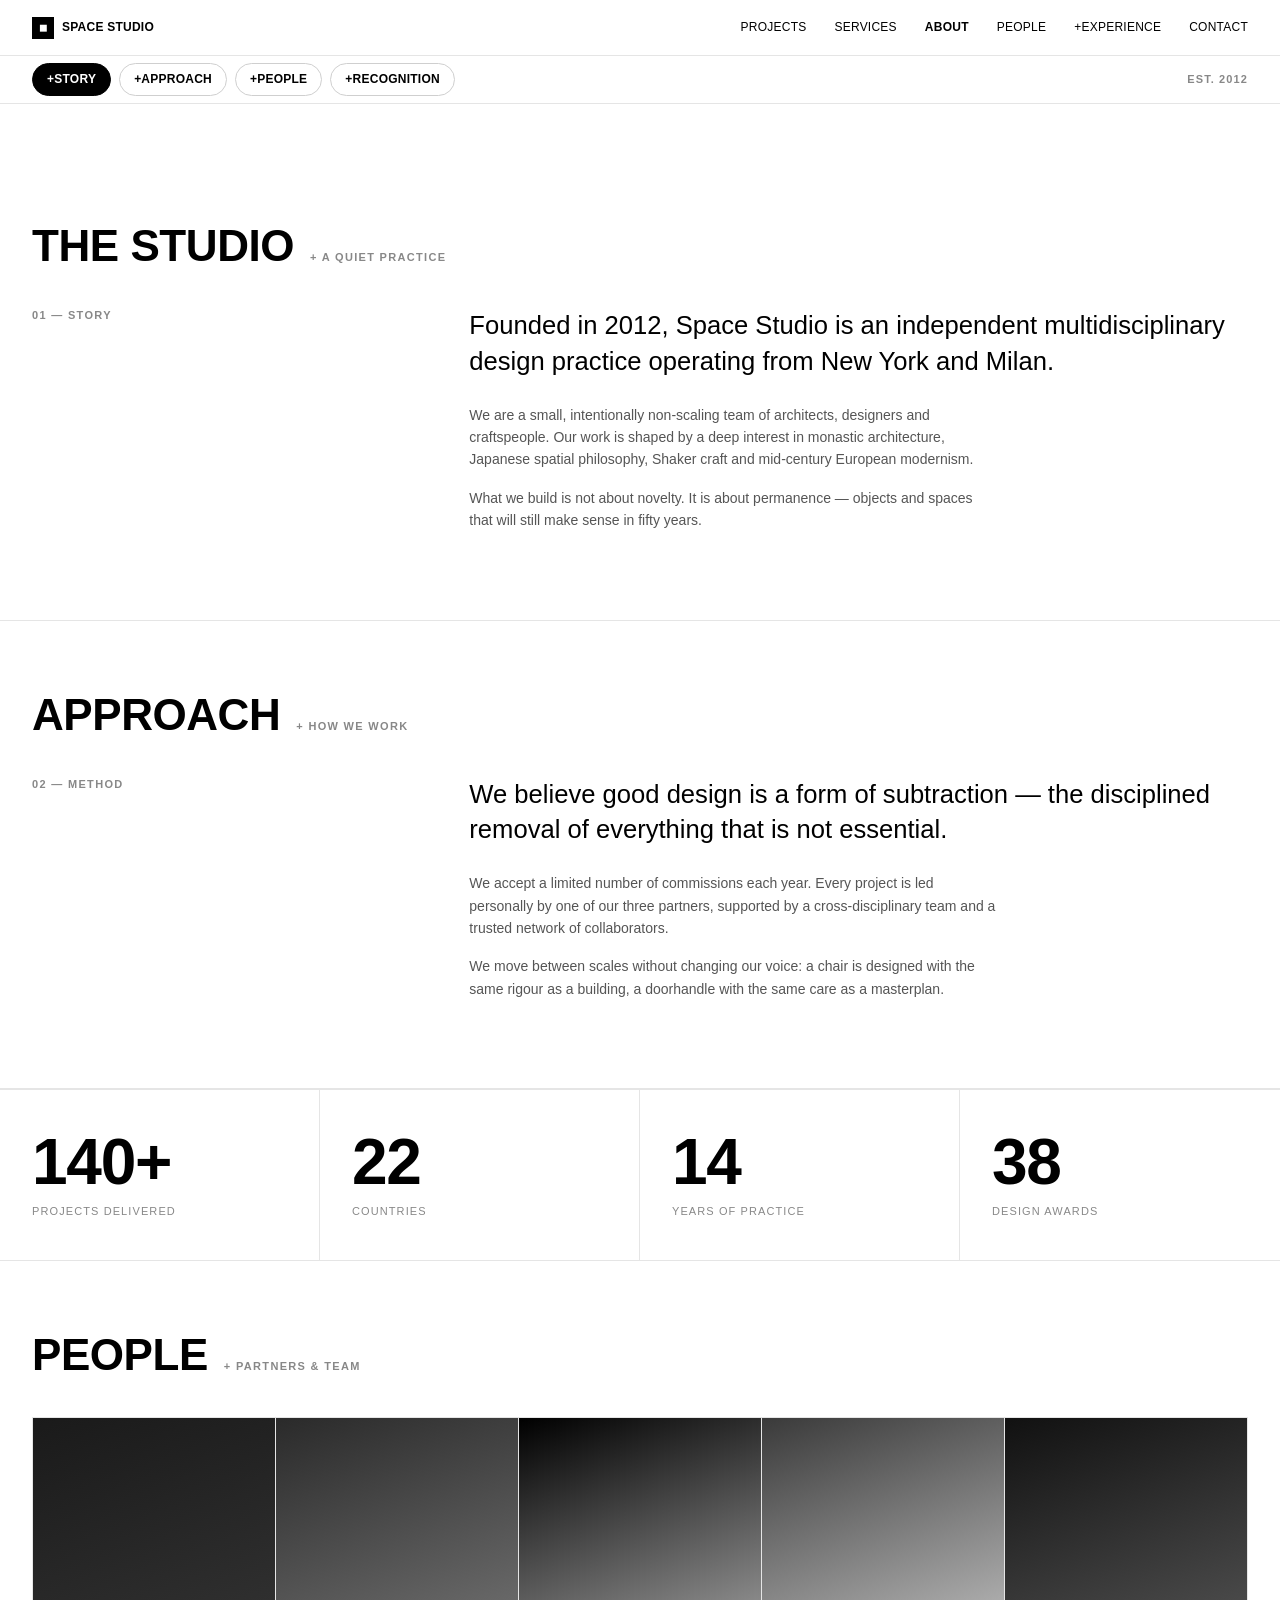
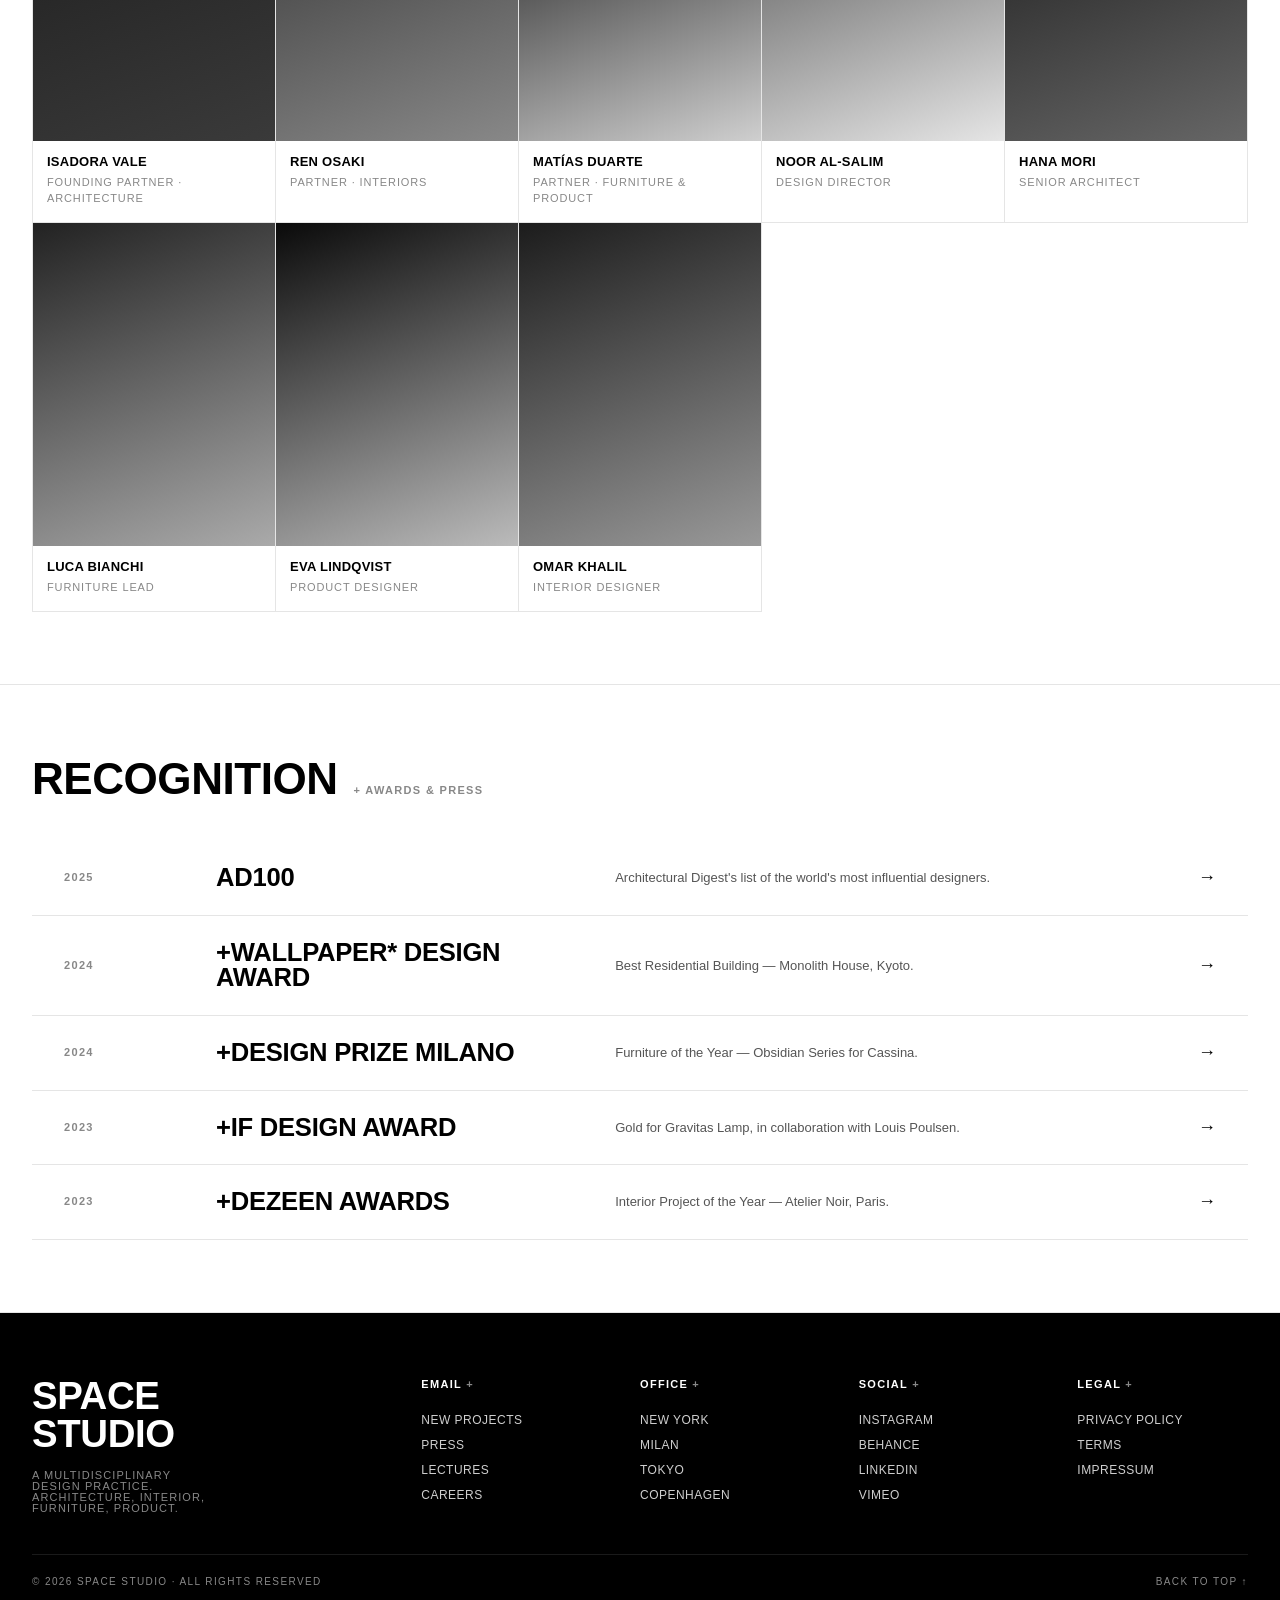
==== commit 4976cc6b: "Add immersive 3D house interior walkthrough (experience.html)" ====
--- a/about.html
+++ b/about.html
@@ -14,6 +14,7 @@
       <a href="services.html">SERVICES</a>
       <a href="about.html" class="active">ABOUT</a>
       <a href="about.html#team">PEOPLE</a>
+      <a href="experience.html">+EXPERIENCE</a>
       <a href="contact.html">CONTACT</a>
     </nav>
     <button class="nav__toggle" id="navToggle" aria-label="Toggle menu"><span></span><span></span></button>
